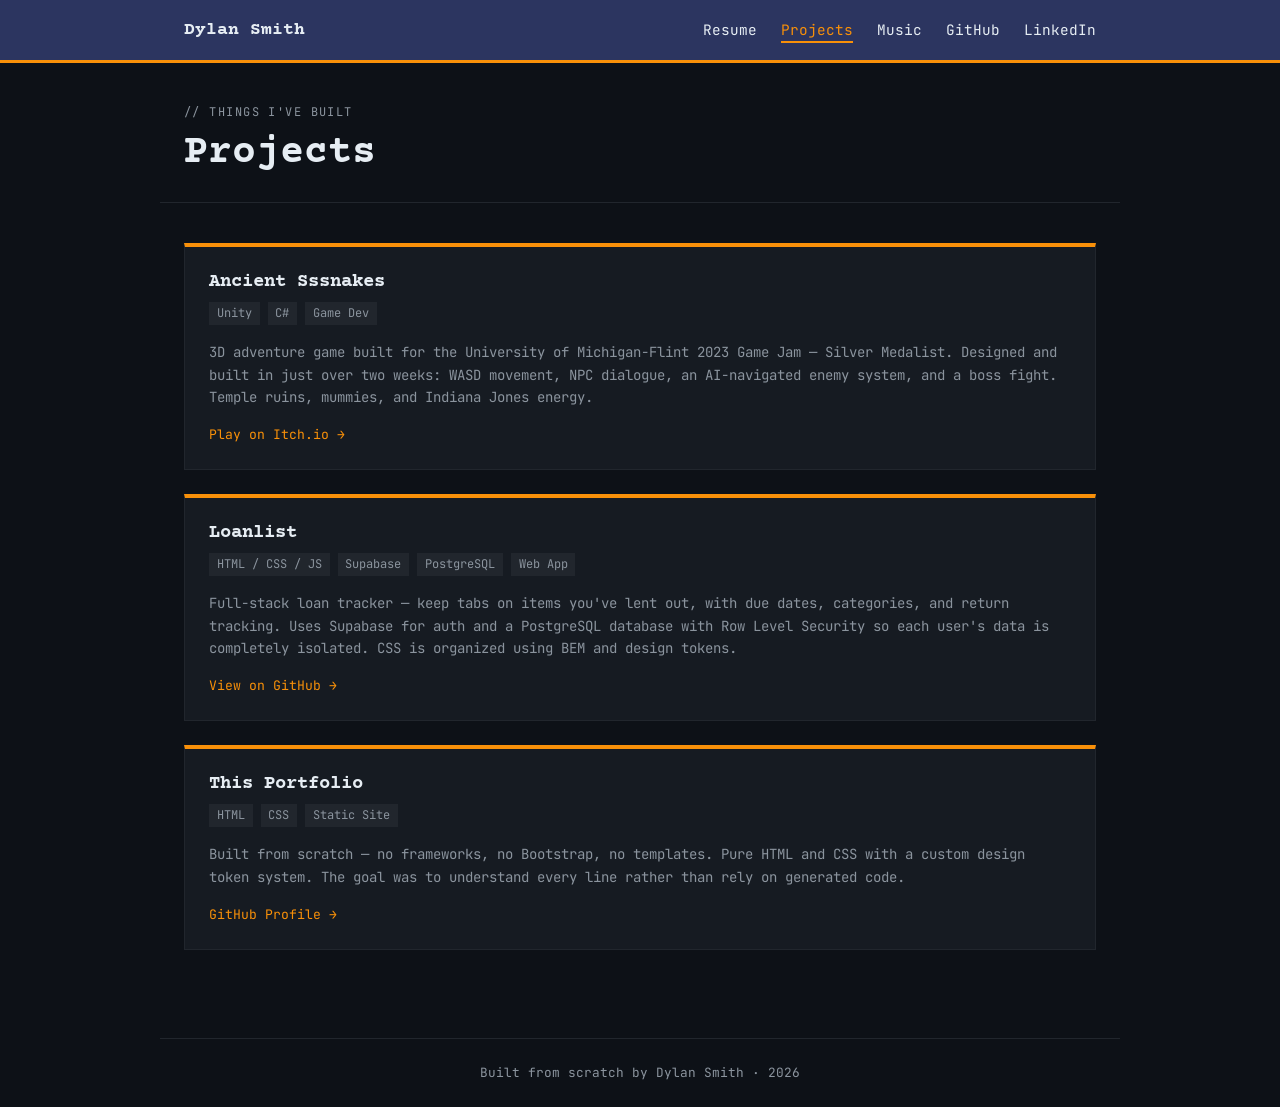
==== projects.html @ 64d8d3a8 "Initial commit Building (well, vibe-coding) a portfolio page as a way of testing out Claude Code." ====
<!DOCTYPE html>
<html lang="en">

<head>
    <meta charset="UTF-8">
    <meta name="viewport" content="width=device-width, initial-scale=1.0">
    <meta name="description" content="Dylan Smith's projects — game development, web apps, and ongoing learning.">
    <title>Projects — Dylan Smith</title>
    <link rel="preconnect" href="https://fonts.googleapis.com">
    <link rel="preconnect" href="https://fonts.gstatic.com" crossorigin>
    <link href="https://fonts.googleapis.com/css2?family=Courier+Prime:ital,wght@0,400;0,700;1,400&family=JetBrains+Mono:wght@300;400;500&display=swap" rel="stylesheet">
    <link rel="stylesheet" href="css/style.css">
</head>

<body>

    <header>
        <div class="header-inner">
            <a href="index.html" class="site-name">Dylan Smith</a>
            <nav>
                <a href="resume.html">Resume</a>
                <a href="projects.html">Projects</a>
                <a href="music.html">Music</a>
                <a href="https://github.com/drummerboydibs" target="_blank" rel="noopener">GitHub</a>
                <a href="https://www.linkedin.com/in/adylansmith/" target="_blank" rel="noopener">LinkedIn</a>
            </nav>
        </div>
    </header>

    <main>

        <div class="page-header">
            <p class="section-label">// things I've built</p>
            <h1>Projects</h1>
        </div>

        <div class="projects-content">

            <!-- Each project is an <article> — self-contained, meaningful on its own.
                 Notice the border-top accent matches the card-grid cards on the home page.
                 Reusing the same visual motif creates visual consistency. -->

            <article class="project-card">
                <h2><a href="https://drummerboydibs.itch.io/ancient-sssnakes" target="_blank" rel="noopener">Ancient Sssnakes</a></h2>
                <div class="project-meta">
                    <span class="project-tag">Unity</span>
                    <span class="project-tag">C#</span>
                    <span class="project-tag">Game Dev</span>
                </div>
                <p>3D adventure game built for the University of Michigan-Flint 2023 Game Jam — Silver Medalist. Designed and built in just over two weeks: WASD movement, NPC dialogue, an AI-navigated enemy system, and a boss fight. Temple ruins, mummies, and Indiana Jones energy.</p>
                <div class="project-links">
                    <a href="https://drummerboydibs.itch.io/ancient-sssnakes" target="_blank" rel="noopener">Play on Itch.io →</a>
                </div>
            </article>

            <article class="project-card">
                <h2>Loanlist</h2>
                <div class="project-meta">
                    <span class="project-tag">HTML / CSS / JS</span>
                    <span class="project-tag">Supabase</span>
                    <span class="project-tag">PostgreSQL</span>
                    <span class="project-tag">Web App</span>
                </div>
                <p>Full-stack loan tracker — keep tabs on items you've lent out, with due dates, categories, and return tracking. Uses Supabase for auth and a PostgreSQL database with Row Level Security so each user's data is completely isolated. CSS is organized using BEM and design tokens.</p>
                <div class="project-links">
                    <a href="https://github.com/drummerboydibs" target="_blank" rel="noopener">View on GitHub →</a>
                </div>
            </article>

            <article class="project-card">
                <h2><a href="https://github.com/drummerboydibs" target="_blank" rel="noopener">This Portfolio</a></h2>
                <div class="project-meta">
                    <span class="project-tag">HTML</span>
                    <span class="project-tag">CSS</span>
                    <span class="project-tag">Static Site</span>
                </div>
                <p>Built from scratch — no frameworks, no Bootstrap, no templates. Pure HTML and CSS with a custom design token system. The goal was to understand every line rather than rely on generated code.</p>
                <div class="project-links">
                    <a href="https://github.com/drummerboydibs" target="_blank" rel="noopener">GitHub Profile →</a>
                </div>
            </article>

        </div>

    </main>

    <footer>
        <p>Built from scratch by Dylan Smith &middot; 2026</p>
    </footer>

    <script src="js/main.js"></script>

</body>

</html>
---- css/style.css ----
/* ============================================================
   DESIGN TOKENS
   All colors, fonts, and spacing live here.
   Change a value once — it updates everywhere that uses var().
   ============================================================ */
:root {
    /* Colors */
    --color-bg:      #0d1117;   /* near-black page background */
    --color-surface: #161b22;   /* card / section backgrounds */
    --color-navy:    #2c3560;   /* header (existing brand color) */
    --color-orange:  #f89009;   /* primary accent (existing brand) */
    --color-text:    #e6edf3;   /* main body text */
    --color-muted:   #8b949e;   /* secondary / supporting text */
    --color-border:  #21262d;   /* subtle dividers and card edges */

    /* Typography */
    --font-heading: 'Courier Prime', 'Courier New', monospace;
    --font-body:    'JetBrains Mono', 'Courier New', monospace;

    /* Spacing scale — consistent rhythm across the page */
    --space-xs: 0.5rem;
    --space-sm: 1rem;
    --space-md: 1.5rem;
    --space-lg: 2.5rem;
    --space-xl: 4rem;

    /* Maximum content width — centers things on wide screens */
    --max-width: 960px;
}

/* ============================================================
   RESET & BASE
   Normalize browser defaults before we add our own styles.
   ============================================================ */

/* box-sizing: border-box means padding and border count INSIDE
   the element's width, not added on top of it. */
*, *::before, *::after {
    box-sizing: border-box;
    margin: 0;
    padding: 0;
}

body {
    background-color: var(--color-bg);
    color: var(--color-text);
    font-family: var(--font-body);
    font-size: 1rem;
    line-height: 1.6;
    font-weight: 400;
}

/* Default link color is our orange accent.
   text-decoration: none removes the underline (we add it back on hover selectively). */
a {
    color: var(--color-orange);
    text-decoration: none;
}

a:hover {
    text-decoration: underline;
}

/* All headings use the Courier Prime monospace font */
h1, h2, h3, h4 {
    font-family: var(--font-heading);
    font-weight: 700;
    line-height: 1.2;
}

/* ============================================================
   HEADER & NAV
   ============================================================ */
header {
    background-color: var(--color-navy);
    border-bottom: 3px solid var(--color-orange);
    /* sticky: header stays at top of viewport while you scroll */
    position: sticky;
    top: 0;
    z-index: 100; /* stays above all page content */
}

.header-inner {
    max-width: var(--max-width);
    margin: 0 auto;
    padding: var(--space-sm) var(--space-md);
    display: flex;
    justify-content: space-between;
    align-items: center;
    gap: var(--space-md);
}

.site-name {
    font-family: var(--font-heading);
    font-weight: 700;
    font-size: 1.1rem;
    color: var(--color-text);
}

.site-name:hover {
    color: var(--color-orange);
    text-decoration: none;
}

nav {
    display: flex;
    gap: var(--space-md);
    flex-wrap: wrap; /* links wrap to a second line on narrow screens */
}

nav a {
    color: var(--color-text);
    font-size: 0.9rem;
    /* transition smooths the color change on hover (0.15s = fast but visible) */
    transition: color 0.15s;
}

nav a:hover {
    color: var(--color-orange);
    text-decoration: none;
}

/* Added by main.js at runtime — marks the current page in the nav */
nav a.nav-active {
    color: var(--color-orange);
    border-bottom: 2px solid var(--color-orange);
}

/* ============================================================
   FOOTER
   ============================================================ */
footer {
    border-top: 1px solid var(--color-border);
    padding: var(--space-md);
    text-align: center;
    font-size: 0.8rem;
    color: var(--color-muted);
    max-width: var(--max-width);
    margin: 0 auto;
}

/* ============================================================
   REUSABLE: SECTION LABEL
   The small all-caps label above headings (e.g. "// work history").
   ============================================================ */
.section-label {
    font-size: 0.75rem;
    color: var(--color-muted);
    letter-spacing: 0.12em;
    text-transform: uppercase;
    margin-bottom: var(--space-xs);
    font-family: var(--font-body);
}

/* ============================================================
   REUSABLE: PAGE HEADER
   The title block at the top of inner pages (resume, projects, music).
   ============================================================ */
.page-header {
    max-width: var(--max-width);
    margin: 0 auto;
    padding: var(--space-lg) var(--space-md) var(--space-md);
    border-bottom: 1px solid var(--color-border);
    margin-bottom: var(--space-lg);
}

.page-header h1 {
    /* clamp(min, preferred, max): responsive type without media queries.
       Browser picks a value between 1.5rem and 2.5rem based on viewport width. */
    font-size: clamp(1.5rem, 4vw, 2.5rem);
}

/* ============================================================
   HOME: HERO
   ============================================================ */
.hero {
    padding: var(--space-xl) var(--space-md);
    max-width: var(--max-width);
    margin: 0 auto;
}

.hero h1 {
    font-size: clamp(2rem, 5vw, 3.5rem);
    margin-bottom: var(--space-sm);
}

.hero-tagline {
    font-size: 1.1rem;
    color: var(--color-muted);
    margin-bottom: var(--space-xs);
}

.hero-sub {
    font-size: 0.9rem;
    color: var(--color-orange);
}

/* ============================================================
   HOME: CARD GRID
   Three navigation cards on the home page.
   ============================================================ */
.card-grid {
    max-width: var(--max-width);
    margin: 0 auto var(--space-xl);
    padding: 0 var(--space-md);
    display: flex;
    gap: var(--space-md);
    flex-wrap: wrap;
}

.card {
    flex: 1;               /* all cards share available width equally */
    min-width: 220px;      /* below this width, cards stack instead of shrinking */
    background-color: var(--color-surface);
    border: 1px solid var(--color-border);
    border-left: 4px solid var(--color-orange); /* the signature orange accent */
    padding: var(--space-md);
    transition: border-color 0.15s;
}

.card:hover {
    border-left-color: var(--color-text);
}

.card h2 {
    font-size: 1.1rem;
    margin-bottom: var(--space-xs);
}

.card h2 a {
    color: var(--color-text);
}

.card h2 a:hover {
    color: var(--color-orange);
    text-decoration: none;
}

.card p {
    font-size: 0.85rem;
    color: var(--color-muted);
    line-height: 1.6;
}

/* ============================================================
   RESUME PAGE
   ============================================================ */
.resume-content {
    max-width: var(--max-width);
    margin: 0 auto;
    padding: 0 var(--space-md) var(--space-xl);
}

.resume-section {
    margin-bottom: var(--space-xl);
}

.resume-section > h2 {
    font-size: 1.1rem;
    color: var(--color-orange);
    border-bottom: 1px solid var(--color-border);
    padding-bottom: var(--space-xs);
    margin-bottom: var(--space-md);
    text-transform: uppercase;
    letter-spacing: 0.08em;
}

.job {
    margin-bottom: var(--space-lg);
    padding-left: var(--space-sm);
    border-left: 2px solid var(--color-border);
}

.job-header {
    display: flex;
    justify-content: space-between;
    align-items: baseline;
    flex-wrap: wrap;
    gap: var(--space-xs);
    margin-bottom: var(--space-xs);
}

.job-title {
    font-family: var(--font-heading);
    font-weight: 700;
    color: var(--color-text);
    font-size: 1rem;
}

.job-company {
    color: var(--color-orange);
}

/* <time> is a semantic HTML element for dates — good for accessibility
   and search engines. We style it the same as muted text. */
.job-dates {
    font-size: 0.8rem;
    color: var(--color-muted);
    white-space: nowrap;
}

.job ul {
    list-style: none; /* remove default bullet points */
    padding: 0;
    margin-top: var(--space-xs);
}

.job ul li {
    font-size: 0.875rem;
    color: var(--color-muted);
    padding-left: 1.4em;
    position: relative; /* required so the ::before arrow can be placed absolutely */
    margin-bottom: 0.4rem;
    line-height: 1.55;
}

/* ::before is a pseudo-element — it inserts content before each <li>
   without adding extra HTML. Here it creates our → arrow bullet. */
.job ul li::before {
    content: '→';
    position: absolute;
    left: 0;
    color: var(--color-orange);
}

.skills-grid {
    display: flex;
    flex-wrap: wrap;
    gap: var(--space-md);
}

.skill-group {
    flex: 1;
    min-width: 180px;
}

.skill-group h3 {
    font-size: 0.8rem;
    color: var(--color-orange);
    text-transform: uppercase;
    letter-spacing: 0.08em;
    margin-bottom: var(--space-xs);
}

.skill-group ul {
    list-style: none;
    padding: 0;
}

.skill-group ul li {
    font-size: 0.82rem;
    color: var(--color-muted);
    padding: 0.2rem 0;
    border-bottom: 1px solid var(--color-border);
}

/* ============================================================
   PROJECTS PAGE
   ============================================================ */
.projects-content {
    max-width: var(--max-width);
    margin: 0 auto;
    padding: 0 var(--space-md) var(--space-xl);
}

.project-card {
    background-color: var(--color-surface);
    border: 1px solid var(--color-border);
    border-top: 4px solid var(--color-orange);
    padding: var(--space-md);
    margin-bottom: var(--space-md);
}

.project-card h2 {
    font-size: 1.2rem;
    margin-bottom: var(--space-xs);
}

.project-card h2 a {
    color: var(--color-text);
}

.project-card h2 a:hover {
    color: var(--color-orange);
    text-decoration: none;
}

.project-meta {
    display: flex;
    gap: 0.5rem;
    flex-wrap: wrap;
    margin-bottom: var(--space-sm);
}

.project-tag {
    background-color: var(--color-border);
    color: var(--color-muted);
    padding: 0.15em 0.65em;
    font-size: 0.75rem;
    font-family: var(--font-body);
}

.project-card p {
    font-size: 0.875rem;
    color: var(--color-muted);
    line-height: 1.6;
}

.project-links {
    margin-top: var(--space-sm);
    display: flex;
    gap: var(--space-sm);
    flex-wrap: wrap;
}

.project-links a {
    font-size: 0.82rem;
}

/* ============================================================
   MUSIC PAGE
   ============================================================ */
.music-content {
    max-width: var(--max-width);
    margin: 0 auto;
    padding: 0 var(--space-md) var(--space-xl);
}

.music-intro {
    font-size: 0.875rem;
    color: var(--color-muted);
    margin-bottom: var(--space-lg);
}

.music-grid {
    display: flex;
    flex-wrap: wrap;
    gap: var(--space-md);
}

.music-card {
    flex: 1;
    min-width: 220px;
    background-color: var(--color-surface);
    border: 1px solid var(--color-border);
    border-top: 4px solid var(--color-orange);
    padding: var(--space-md);
}

.music-card h2 {
    font-size: 1rem;
    margin-bottom: 0.25rem;
}

.music-card h2 a {
    color: var(--color-text);
}

.music-card h2 a:hover {
    color: var(--color-orange);
    text-decoration: none;
}

.music-credit {
    font-size: 0.8rem;
    color: var(--color-muted);
    margin-bottom: var(--space-sm);
}

.streaming-links {
    display: flex;
    flex-wrap: wrap;
    gap: 0.4rem;
}

/* Primary streaming button — filled orange */
.streaming-btn {
    font-size: 0.75rem;
    font-family: var(--font-body);
    font-weight: 500;
    color: var(--color-bg);
    background-color: var(--color-orange);
    padding: 0.35em 0.9em;
    display: inline-block;
    transition: background-color 0.15s, color 0.15s;
}

.streaming-btn:hover {
    background-color: var(--color-text);
    text-decoration: none;
}

/* Secondary streaming button — outlined */
.streaming-btn.secondary {
    background-color: transparent;
    color: var(--color-orange);
    border: 1px solid var(--color-orange);
}

.streaming-btn.secondary:hover {
    background-color: var(--color-orange);
    color: var(--color-bg);
    text-decoration: none;
}

/* ============================================================
   RESPONSIVE
   Media queries override rules when the viewport is narrow.
   We put these at the bottom so they win the specificity battle.
   ============================================================ */
@media (max-width: 600px) {
    /* Stack header vertically on mobile */
    .header-inner {
        flex-direction: column;
        align-items: flex-start;
        gap: var(--space-xs);
    }

    /* Tighten nav link spacing */
    nav {
        gap: var(--space-sm);
    }

    /* Job header: date drops below title on narrow screens */
    .job-header {
        flex-direction: column;
    }

    /* Reduce outer padding on small screens */
    .hero,
    .card-grid,
    .resume-content,
    .projects-content,
    .music-content,
    .page-header {
        padding-left: var(--space-sm);
        padding-right: var(--space-sm);
    }
}
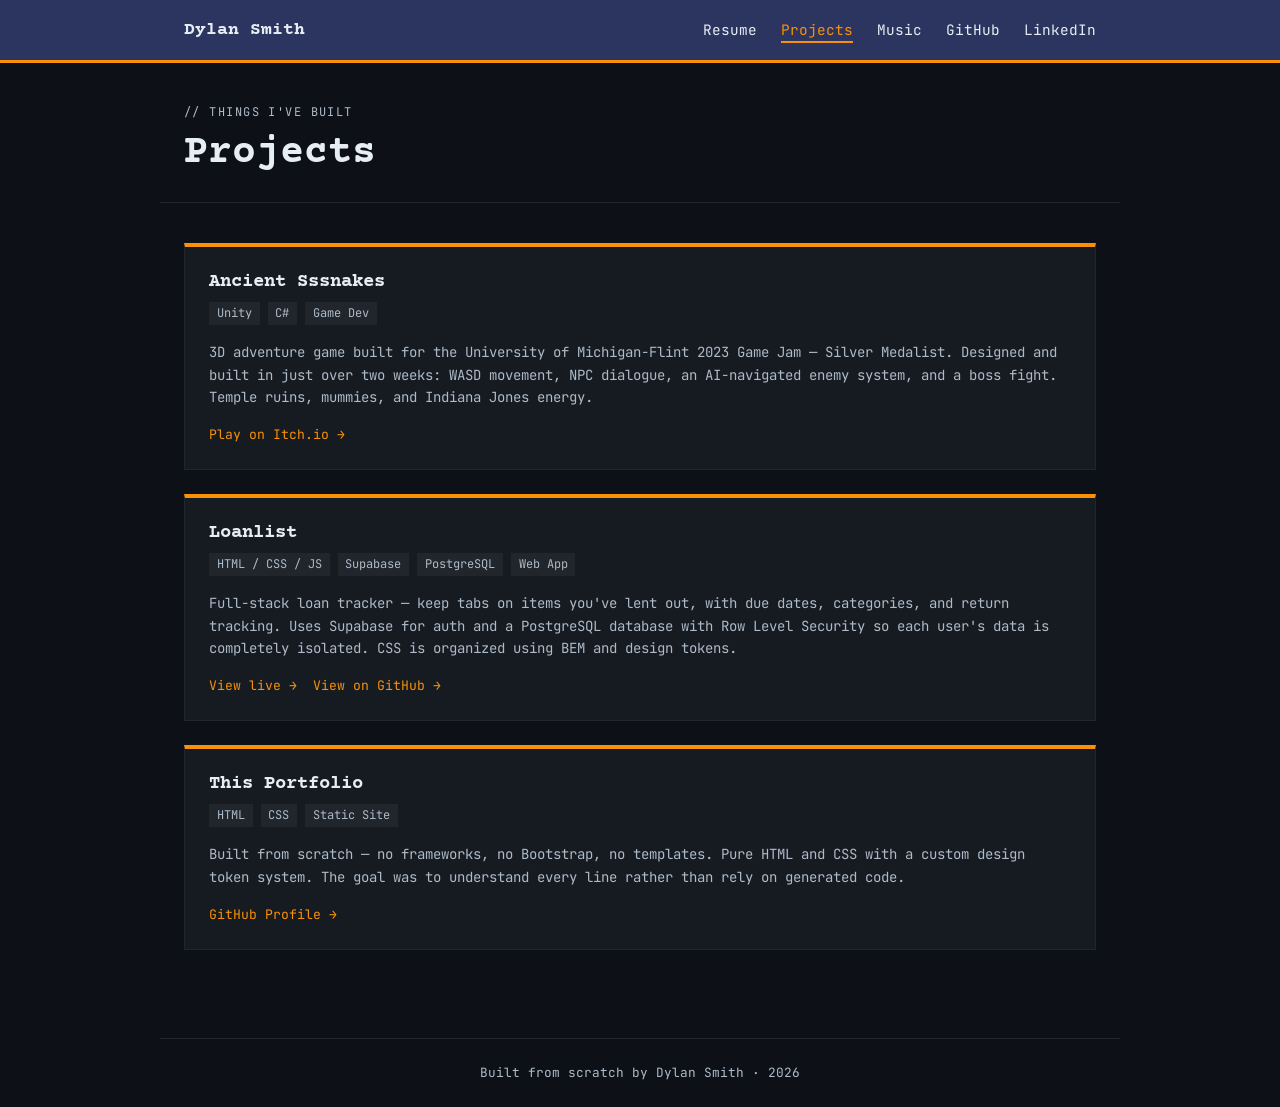
==== commit 6dd40df3: "Update projects.html" ====
--- a/projects.html
+++ b/projects.html
@@ -63,6 +63,7 @@
                 </div>
                 <p>Full-stack loan tracker — keep tabs on items you've lent out, with due dates, categories, and return tracking. Uses Supabase for auth and a PostgreSQL database with Row Level Security so each user's data is completely isolated. CSS is organized using BEM and design tokens.</p>
                 <div class="project-links">
+                    <a href="https://drummerboydibs.github.io/dude-wheres-my-stuff/" target="_blank" rel="noopener">View live →</a>
                     <a href="https://github.com/drummerboydibs" target="_blank" rel="noopener">View on GitHub →</a>
                 </div>
             </article>
--- a/css/style.css
+++ b/css/style.css
@@ -10,7 +10,7 @@
     --color-navy:    #2c3560;   /* header (existing brand color) */
     --color-orange:  #f89009;   /* primary accent (existing brand) */
     --color-text:    #e6edf3;   /* main body text */
-    --color-muted:   #8b949e;   /* secondary / supporting text */
+    --color-muted:   #adbac7;   /* secondary / supporting text */
     --color-border:  #21262d;   /* subtle dividers and card edges */
 
     /* Typography */
